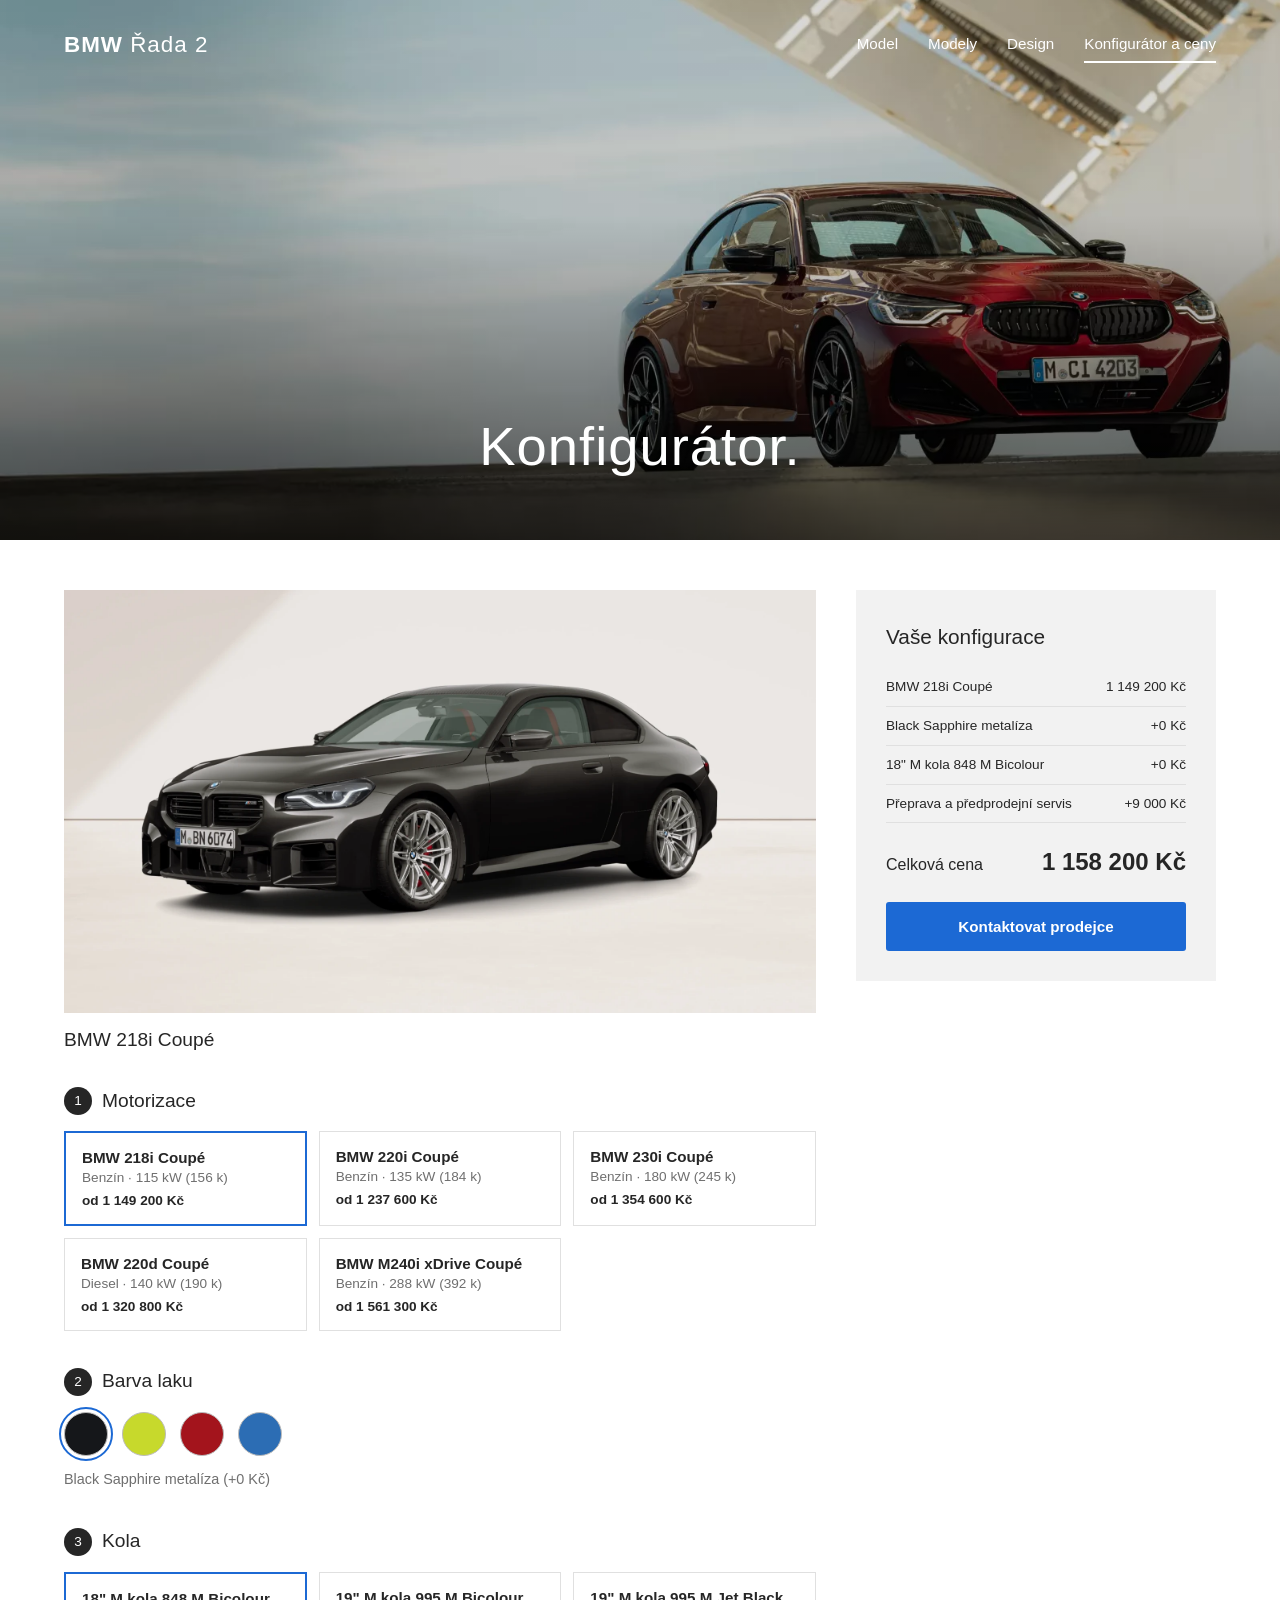
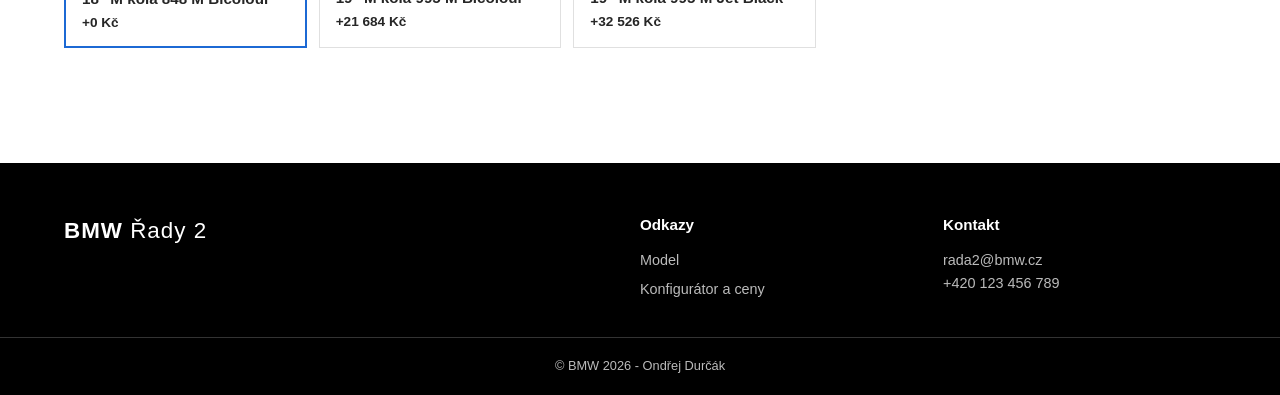
==== nabidka.html @ 4aa73243 "ZIT-WebBmw" ====
<!DOCTYPE html>
<html lang="cs">
<head>
    <meta charset="UTF-8">
    <meta name="viewport" content="width=device-width, initial-scale=1.0">
    <title>Konfigurátor a ceny | BMW řady 2 Coupé</title>
    <link rel="stylesheet" href="css/style.css">
</head>
<body>

    <header class="header header--transparent">
        <div class="container header__inner">
            <a href="index.html" class="logo">BMW <span>Řada 2</span></a>

            <button class="menu-btn" id="menuBtn" aria-label="Otevřít menu">
                <span></span><span></span><span></span>
            </button>

            <nav class="nav" id="nav">
                <a href="index.html">Model</a>
                <a href="index.html#modely">Modely</a>
                <a href="index.html#design">Design</a>
                <a href="nabidka.html" class="active">Konfigurátor a ceny</a>
            </nav>
        </div>
    </header>

    <section class="config-hero">
        <h1>Konfigurátor.</h1>
    </section>

    <section class="config">
        <div class="container config__layout">

            <div class="config__options">

                <div class="config__preview">
                    <img src="img/BB_car.webp" alt="BMW řady 2 Coupé" class="config__img" id="carImg">
                    <p class="config__preview-name" id="previewName">BMW 218i Coupé</p>
                </div>

                <fieldset class="step">
                    <legend><span class="step__num">1</span> Motorizace</legend>
                    <div class="choice-grid" id="modelChoices"></div>
                </fieldset>

                <fieldset class="step">
                    <legend><span class="step__num">2</span> Barva laku</legend>
                    <div class="colors" id="colorChoices"></div>
                    <p class="colors__name" id="colorName"></p>
                </fieldset>

                <fieldset class="step">
                    <legend><span class="step__num">3</span> Kola</legend>
                    <div class="choice-grid" id="wheelChoices"></div>
                </fieldset>
            </div>

            <aside class="summary">
                <h2>Vaše konfigurace</h2>
                <ul class="summary__list" id="summaryList"></ul>

                <div class="summary__total">
                    <span>Celková cena</span>
                    <strong id="totalPrice">0 Kč</strong>
                </div>

                <button type="button" class="btn btn--blue btn--full">Kontaktovat prodejce</button>
            </aside>
        </div>
    </section>

    <footer class="footer">
        <div class="container footer__inner">
            <div class="footer__col">
                <p class="logo">BMW <span>Řady 2</span></p>
            </div>
            <div class="footer__col">
                <h4>Odkazy</h4>
                <a href="index.html">Model</a>
                <a href="nabidka.html">Konfigurátor a ceny</a>
            </div>
            <div class="footer__col">
                <h4>Kontakt</h4>
                <p>rada2@bmw.cz</p>
                <p>+420 123 456 789</p>
            </div>
        </div>
        <div class="footer__bottom">
            <p>&copy; BMW 2026 - Ondřej Durčák</p>
        </div>
    </footer>

    <button class="to-top" id="toTop" aria-label="Zpět nahoru">&uarr;</button>

    <script src="js/data.js"></script>
    <script src="js/script.js"></script>
</body>
</html>
---- css/style.css ----
:root {
    --modra: #1c69d4;
    --modra-hover: #0653b6;
    --cerna: #000;
    --tmava: #262626;
    --seda-text: #6f6f6f;
    --seda-svetla: #f2f2f2;
    --okraj: #e0e0e0;
    --bila: #fff;
}

* {
    margin: 0;
    padding: 0;
    box-sizing: border-box;
}

html {
    scroll-behavior: smooth;
}

body {
    font-family: "Helvetica Neue", Arial, sans-serif;
    color: var(--tmava);
    background: var(--bila);
    line-height: 1.6;
}

a {
    color: inherit;
    text-decoration: none;
}

img {
    max-width: 100%;
    display: block;
}

.container {
    width: 90%;
    max-width: 1200px;
    margin: 0 auto;
}

.container--narrow {
    max-width: 800px;
}

.section-title {
    font-size: clamp(1.6rem, 4vw, 2.2rem);   
    font-weight: 300;
    text-align: center;
    margin-bottom: 50px;
}

.small-print {
    font-size: 0.75rem;
    color: var(--seda-text);
    margin: 15px 0;
}

.btn {
    display: inline-block;
    padding: 16px 28px;
    font-size: 0.95rem;
    font-weight: bold;
    border: none;
    border-radius: 3px;
    cursor: pointer;
    transition: background-color 0.2s, color 0.2s;
    font-family: inherit;
}

.btn--blue {
    background: var(--modra);
    color: var(--bila);
}

.btn--blue:hover {
    background: var(--modra-hover);
}

.btn--outline {
    background: var(--bila);
    color: var(--tmava);
    border: 1px solid var(--tmava);
    border-radius: 0;
    padding: 6px 16px;
    font-size: 0.8rem;
}

.btn--full {
    width: 100%;
    text-align: center;
}

.btn--outline:hover {
    background: var(--tmava);
    color: var(--bila);
}

.header {
    width: 100%;
    z-index: 100;
    color: var(--bila);
}

.header--transparent {
    position: absolute;
    top: 0;
    left: 0;
}

.header--dark {
    background: var(--cerna);
}

.header__inner {
    display: flex;
    justify-content: space-between;
    align-items: center;
    height: 90px;
}

.logo {
    font-size: 1.4rem;
    font-weight: bold;
    letter-spacing: 1px;
}

.logo span {
    font-weight: 300;
}

.nav {
    display: flex;
    gap: 30px;
}

.nav a {
    font-size: 0.95rem;
    padding: 5px 0;
    border-bottom: 2px solid transparent;
    transition: border-color 0.2s;
}

.nav a:hover,
.nav a.active {
    border-bottom-color: var(--bila);
}

.menu-btn {
    display: none;
    background: none;
    border: none;
    cursor: pointer;
    width: 32px;
}

.menu-btn span {
    display: block;
    height: 2px;
    background: var(--bila);
    margin: 7px 0;
    transition: transform 0.3s, opacity 0.3s;
}

.menu-btn.open span:nth-child(1) { transform: translateY(9px) rotate(45deg);
}

.menu-btn.open span:nth-child(2) { opacity: 0;
}

.menu-btn.open span:nth-child(3) { transform: translateY(-9px) rotate(-45deg);
}

.hero {
    position: relative;
    height: 85vh;
    min-height: 520px;
    color: var(--bila);
    display: flex;
    align-items: center;
    overflow: hidden;
}

.hero__bg {
    position: absolute;
    inset: 0;
    
    background:
        linear-gradient(90deg, rgba(0,0,0,0.75) 0%, rgba(0,0,0,0.3) 50%, rgba(0,0,0,0) 100%),
        url("../img/banner.webp") center / cover no-repeat,
        linear-gradient(135deg, #0b0b0b 0%, #3a3f45 60%, #7a1c1c 100%);
    z-index: -1;
}

.hero__title {
    font-size: clamp(1.8rem, 5vw, 2.6rem);
    font-weight: 300;
    letter-spacing: 1px;
    margin-bottom: 20px;
}

.hero__price {
    font-size: clamp(1.5rem, 4vw, 2rem);
    display: flex;
    flex-wrap: wrap;
    align-items: center;
    gap: 10px;
    margin-bottom: 40px;
}

.hero__price-note {
    font-size: 0.85rem;
    line-height: 1.2;
}

.hero__buttons {
    display: flex;
    flex-wrap: wrap;
    align-items: center;
    gap: 10px;
}

.intro {
    padding: 70px 0;
    text-align: center;
}

.intro h2 {
    font-size: clamp(1.5rem, 4vw, 2.2rem);
    font-weight: 300;
    line-height: 1.3;
    margin-bottom: 20px;
}

.intro p {
    font-size: 1.1rem;
    line-height: 1.8;
}

.models {
    background: var(--seda-svetla);
    padding: 70px 0 50px;
}

.models__grid {
    display: grid;
    grid-template-columns: repeat(3, 1fr);
    gap: 40px;
}

.model__img {
    width: 100%;
    aspect-ratio: 16 / 10;   
    object-fit: cover;
    margin-bottom: 25px;
}

.model__name {
    font-size: 1.3rem;
    font-weight: 300;
    display: flex;
    align-items: center;
    gap: 10px;
}

.model__price {
    font-weight: bold;
    margin: 15px 0;
}

.model__list {
    list-style: none;
    margin-top: 25px;
    font-size: 0.85rem;
}

.model__list li {
    position: relative;
    padding-left: 24px;
    margin-bottom: 10px;
}

.model__list li::before {
    content: "✓";
    position: absolute;
    left: 0;
    top: 0;
}

.m-stripes {
    display: inline-block;
    width: 30px;
    height: 10px;
    background: linear-gradient(90deg, #81c4ff 33%, #16588e 33% 66%, #e7222e 66%);
    transform: skewX(-20deg);
}

.models .small-print {
    margin-top: 30px;
}

.showcase {
    position: relative;
    min-height: 520px;
    display: flex;
    align-items: center;
    color: var(--bila);
    overflow: hidden;
}

.showcase__bg {
    position: absolute;
    inset: 0;
    background:
        linear-gradient(90deg, #000 0%, rgba(0,0,0,0.7) 40%, rgba(0,0,0,0) 75%),
        url("../img/banner_2.webp") right center / cover no-repeat,
        linear-gradient(120deg, #000 30%, #5a1a1f 100%);
    z-index: -1;
}

.showcase__content h2,
.showcase__content p {
    max-width: 380px;
}

.showcase h2 {
    font-size: 1.9rem;
    font-weight: 300;
    margin-bottom: 15px;
}

.features {
    padding: 60px 0 30px;
}

.features__title {
    text-align: center;
    font-size: 1.6rem;
    font-weight: 300;
    margin: 30px 0 25px;
}

.cards {
    display: grid;
    grid-template-columns: repeat(3, 1fr);
    gap: 25px;
    margin-bottom: 40px;
}

.card__img {
    height: 220px;
    background-color: #d9d9d9;
    background-size: cover;
    background-position: center;
    margin-bottom: 15px;
    transition: transform 0.3s;
}

.card__img--white {
    background-color: var(--bila);
    background-size: contain;
    background-repeat: no-repeat;
}

.card:hover .card__img {
    transform: scale(1.02);
}

.card h3 {
    font-size: 1.05rem;
    margin-bottom: 8px;
}

.card p {
    font-size: 0.9rem;
    color: var(--seda-text);
}

.config-hero {
    height: 60vh;
    min-height: 380px;
    display: flex;
    align-items: flex-end;
    justify-content: center;
    padding-bottom: 50px;
    background:
        linear-gradient(0deg, rgba(0,0,0,0.65) 0%, rgba(0,0,0,0.15) 60%),
        url("../img/banner_2.webp") center 70% / cover no-repeat,
        linear-gradient(135deg, #0b0b0b 0%, #3a3f45 60%, #7a1c1c 100%);
}

.config-hero h1 {
    color: var(--bila);
    font-size: clamp(2.2rem, 6vw, 3.4rem);
    font-weight: 300;
    letter-spacing: 1px;
}

.config {
    padding: 50px 0 80px;
}

.config__layout {
    display: grid;
    grid-template-columns: 1fr 360px;
    gap: 40px;
    align-items: start;
}

.config__preview {
    margin-bottom: 30px;
}

.config__img {
    width: 100%;
    aspect-ratio: 16 / 9;
    object-fit: cover;
    object-position: 35% center;
}

.config__preview-name {
    margin-top: 12px;
    font-size: 1.2rem;
    font-weight: 300;
}

.step {
    border: none;
    margin-bottom: 35px;
}

.step legend {
    font-size: 1.2rem;
    margin-bottom: 15px;
    display: flex;
    align-items: center;
    gap: 10px;
}

.step__num {
    display: inline-flex;
    justify-content: center;
    align-items: center;
    width: 28px;
    height: 28px;
    background: var(--tmava);
    color: var(--bila);
    border-radius: 50%;
    font-size: 0.85rem;
}

.choice-grid {
    display: grid;
    
    grid-template-columns: repeat(auto-fill, minmax(min(200px, 100%), 1fr));
    gap: 12px;
}

.choice {
    display: flex;
    flex-direction: column;
    gap: 4px;
    padding: 16px;
    background: var(--bila);
    border: 1px solid var(--okraj);
    text-align: left;
    font-family: inherit;
    font-size: 0.85rem;
    color: var(--seda-text);
    cursor: pointer;
    transition: border-color 0.2s;
}

.choice strong {
    color: var(--tmava);
    font-size: 0.95rem;
}

.choice:hover {
    border-color: var(--seda-text);
}

.choice.active {
    border: 2px solid var(--modra);
}

.choice__price {
    color: var(--tmava);
    font-weight: bold;
    margin-top: 4px;
}

.colors {
    display: flex;
    flex-wrap: wrap;
    gap: 14px;
}

.color {
    width: 44px;
    height: 44px;
    border-radius: 50%;
    border: 1px solid #bbb;
    cursor: pointer;
    transition: transform 0.2s;
}

.color:hover {
    transform: scale(1.1);
}

.color.active {
    outline: 2px solid var(--modra);
    outline-offset: 3px;
}

.colors__name {
    margin-top: 12px;
    font-size: 0.9rem;
    color: var(--seda-text);
}

.summary {
    position: sticky;
    top: 20px;
    background: var(--seda-svetla);
    padding: 30px;
}

.summary h2 {
    font-size: 1.3rem;
    font-weight: 300;
    margin-bottom: 15px;
}

.summary__list {
    list-style: none;
    font-size: 0.85rem;
    margin-bottom: 20px;
}

.summary__list li {
    display: flex;
    justify-content: space-between;
    gap: 10px;
    padding: 8px 0;
    border-bottom: 1px solid var(--okraj);
}

.summary__list li span:last-child {
    white-space: nowrap;
}

.summary__total {
    display: flex;
    justify-content: space-between;
    align-items: baseline;
    margin-bottom: 20px;
}

.summary__total strong {
    font-size: 1.5rem;
}

.footer {
    background: var(--cerna);
    color: #bbb;
    font-size: 0.9rem;
}

.footer__inner {
    display: grid;
    grid-template-columns: 2fr 1fr 1fr;
    gap: 30px;
    padding: 50px 0 30px;
}

.footer .logo {
    color: var(--bila);
    margin-bottom: 10px;
}

.footer h4 {
    color: var(--bila);
    font-size: 0.95rem;
    margin-bottom: 12px;
}

.footer__col a {
    display: block;
    margin-bottom: 6px;
}

.footer__col a:hover {
    color: var(--bila);
}

.footer__bottom {
    border-top: 1px solid #333;
    padding: 18px 0;
    text-align: center;
    font-size: 0.8rem;
}

.to-top {
    position: fixed;
    right: 25px;
    bottom: 25px;
    width: 48px;
    height: 48px;
    border-radius: 50%;
    border: none;
    background: var(--bila);
    box-shadow: 0 2px 10px rgba(0,0,0,0.25);
    font-size: 1.2rem;
    cursor: pointer;
    opacity: 0;
    pointer-events: none;   
    transition: opacity 0.3s;
    z-index: 200;
}

.to-top.visible {
    opacity: 1;
    pointer-events: auto;
}

@media (max-width: 1100px) {
    .config__layout {
        grid-template-columns: 1fr 320px;
    }

    .models__grid {
        gap: 25px;
    }
}

@media (max-width: 960px) {
    .hero {
        height: 70vh;
    }

    .models__grid {
        grid-template-columns: 1fr 1fr;
    }

    .model:last-child {
        grid-column: 1 / -1;
        max-width: 560px;
        justify-self: center;
    }

    .cards {
        gap: 15px;
    }

    .card__img {
        height: 160px;
    }

    .card h3 {
        font-size: 0.95rem;
    }

    .config__layout {
        grid-template-columns: 1fr;
    }

    .summary {
        position: static;
    }

    .footer__inner {
        grid-template-columns: 1fr 1fr;
    }

    .footer__col:first-child {
        grid-column: 1 / -1;
    }
}

@media (max-width: 700px) {
    .container {
        width: 92%;
    }

    .menu-btn {
        display: block;
    }

    .header__inner {
        height: 70px;
    }

    .nav {
        display: none;
        position: absolute;
        top: 70px;
        left: 0;
        right: 0;
        flex-direction: column;
        gap: 0;
        background: var(--cerna);
        padding: 10px 4%;
    }

    .nav.open {
        display: flex;
    }

    .nav a {
        padding: 14px 0;
        border-bottom: 1px solid #333;
    }

    .nav a.active,
    .nav a:hover {
        border-bottom-color: #333;
        color: var(--modra);
    }

    .hero {
        height: auto;
        min-height: 480px;
        padding: 110px 0 50px;
        align-items: flex-end;
    }

    .hero__bg {
        background:
            linear-gradient(0deg, rgba(0,0,0,0.85) 0%, rgba(0,0,0,0.1) 70%),
            url("../img/banner.webp") 60% center / cover no-repeat,
            linear-gradient(135deg, #0b0b0b 0%, #3a3f45 60%, #7a1c1c 100%);
    }

    .hero__buttons {
        flex-direction: column;
        align-items: stretch;
    }

    .hero__buttons .btn {
        text-align: center;
    }

    .intro {
        padding: 45px 0;
    }

    .intro p {
        font-size: 1rem;
    }

    .section-title {
        margin-bottom: 30px;
    }

    .models {
        padding: 50px 0 30px;
    }

    .models__grid {
        grid-template-columns: 1fr;
        gap: 50px;
    }

    .model:last-child {
        max-width: none;
    }

    .showcase {
        min-height: 420px;
        align-items: flex-end;
        padding-bottom: 40px;
    }

    .showcase h2 {
        font-size: 1.5rem;
    }

    .cards {
        grid-template-columns: 1fr;
        gap: 30px;
        margin-bottom: 20px;
    }

    .card__img {
        height: 200px;
    }

    .config-hero {
        height: 40vh;
        min-height: 260px;
        padding-bottom: 25px;
    }

    .config {
        padding: 30px 0 50px;
    }

    .summary {
        padding: 20px;
    }

    .color {
        width: 38px;
        height: 38px;
    }

    .footer__inner {
        grid-template-columns: 1fr;
        padding: 40px 0 20px;
    }
}

@media (max-width: 420px) {
    .btn--blue {
        padding: 14px 20px;
    }

    .to-top {
        right: 15px;
        width: 42px;
        height: 42px;
    }
}
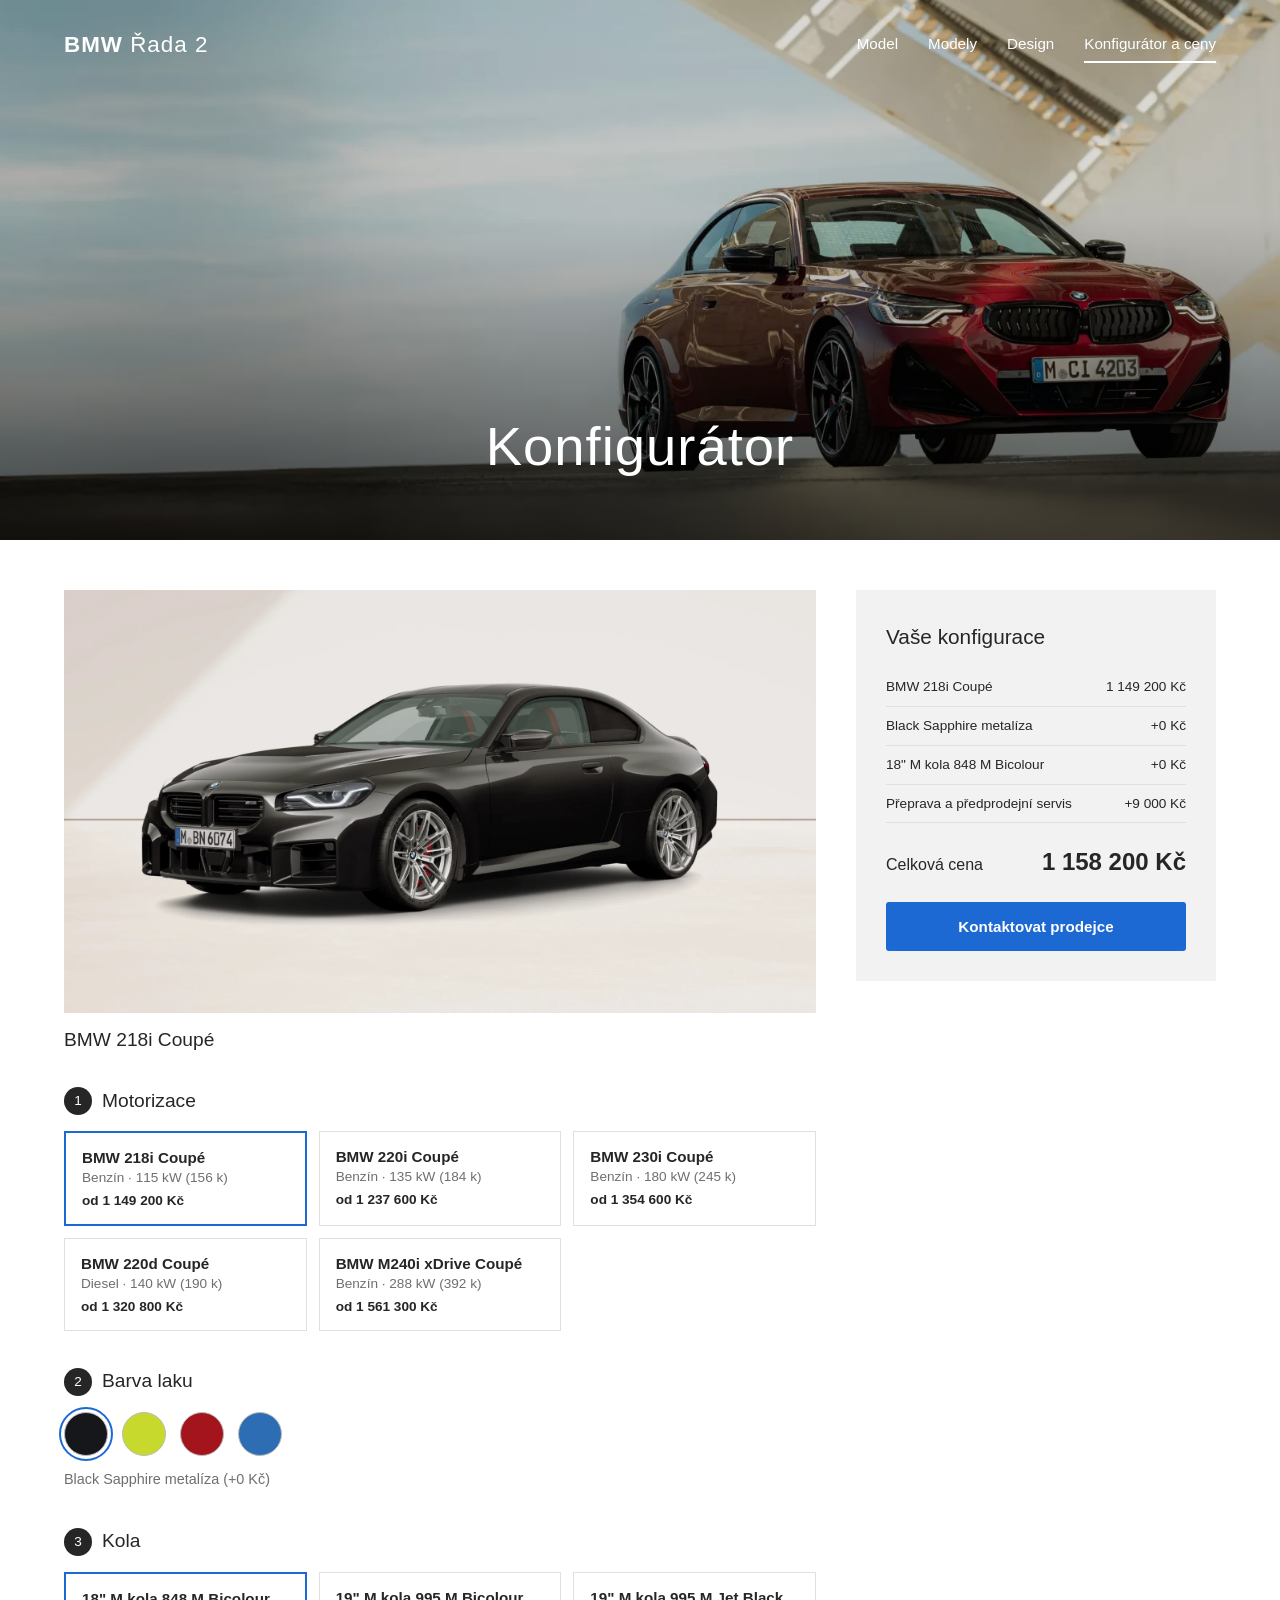
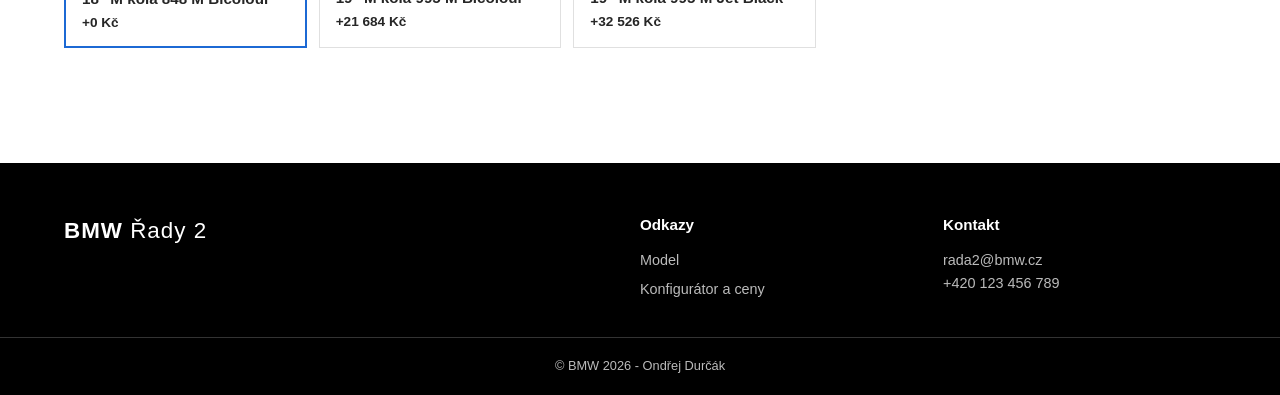
==== commit c8e1dbef: "tecka" ====
--- a/nabidka.html
+++ b/nabidka.html
@@ -26,7 +26,7 @@
     </header>
 
     <section class="config-hero">
-        <h1>Konfigurátor.</h1>
+        <h1>Konfigurátor</h1>
     </section>
 
     <section class="config">
